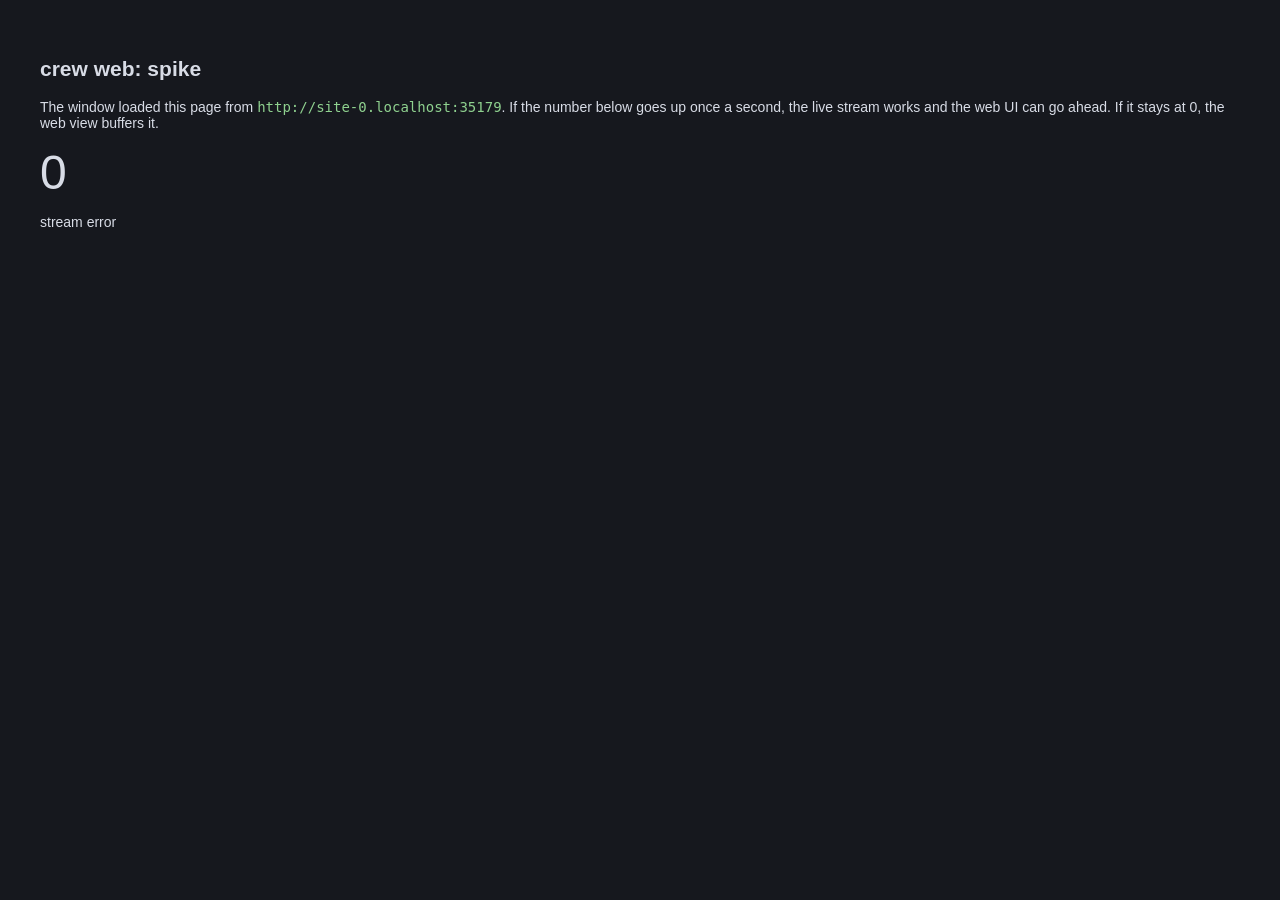
==== internal/web/static/index.html @ c0f9c325 "Web UI: design, crew-feature skill and the local-page spike docs/web-ui.md designs a web UI beside t" ====
<!doctype html>
<meta charset="utf-8">
<title>crew</title>
<style>
  body { background: #16181e; color: #d8dce6; font: 14px -apple-system, sans-serif; padding: 32px; }
  code { color: #8fd18f; }
  #n { font-size: 48px; }
</style>
<h2>crew web: spike</h2>
<p>The window loaded this page from <code id="where"></code>. If the number below goes up once a second,
the live stream works and the web UI can go ahead. If it stays at 0, the web view buffers it.</p>
<div id="n">0</div>
<p id="last">no tick yet</p>
<script>
  where.textContent = location.origin;
  let n = 0;
  const es = new EventSource('/api/events');
  es.onmessage = (e) => { n++; document.getElementById('n').textContent = n; last.textContent = 'last tick ' + e.data; };
  es.onerror = () => { last.textContent = 'stream error'; };
</script>
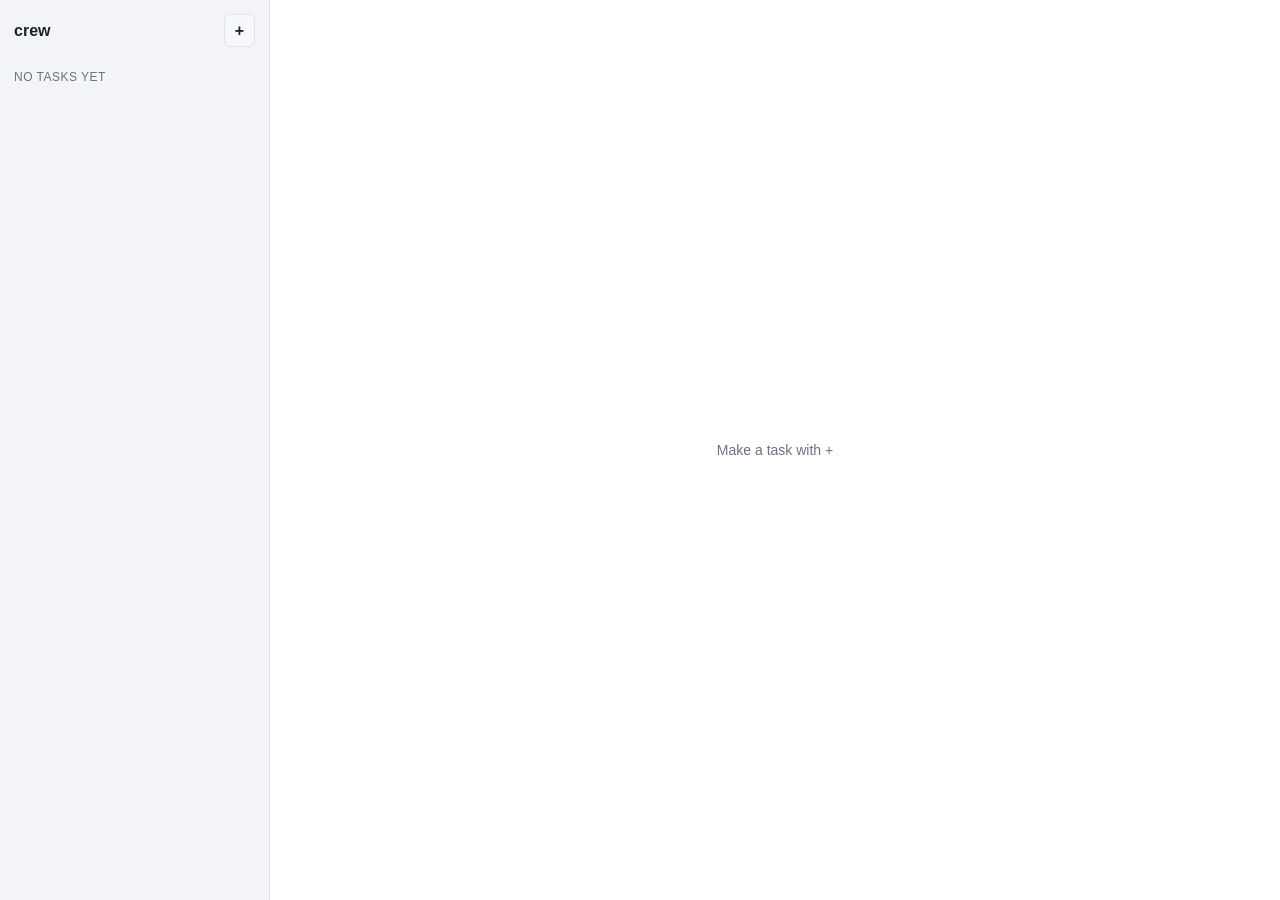
==== commit e0df48ab: "Web UI: core, the API and the TASKS pilot page internal/core runs a task's agent with no screen (sen" ====
--- a/internal/web/static/index.html
+++ b/internal/web/static/index.html
@@ -1,20 +1,7 @@
 <!doctype html>
 <meta charset="utf-8">
+<meta name="viewport" content="width=device-width, initial-scale=1">
 <title>crew</title>
-<style>
-  body { background: #16181e; color: #d8dce6; font: 14px -apple-system, sans-serif; padding: 32px; }
-  code { color: #8fd18f; }
-  #n { font-size: 48px; }
-</style>
-<h2>crew web: spike</h2>
-<p>The window loaded this page from <code id="where"></code>. If the number below goes up once a second,
-the live stream works and the web UI can go ahead. If it stays at 0, the web view buffers it.</p>
-<div id="n">0</div>
-<p id="last">no tick yet</p>
-<script>
-  where.textContent = location.origin;
-  let n = 0;
-  const es = new EventSource('/api/events');
-  es.onmessage = (e) => { n++; document.getElementById('n').textContent = n; last.textContent = 'last tick ' + e.data; };
-  es.onerror = () => { last.textContent = 'stream error'; };
-</script>
+<link rel="stylesheet" href="style.css">
+<div id="app"></div>
+<script type="module" src="app.js"></script>
--- a/internal/web/static/style.css
+++ b/internal/web/static/style.css
@@ -0,0 +1,68 @@
+:root {
+  --bg: #16181e; --side: #101218; --panel: #1c1f27; --line: #2a2e38; --text: #d8dce6; --dim: #8a90a0;
+  --accent: #4f8cff; --warn: #ff6b6b; --ok: #5fc38a;
+  color-scheme: dark;
+}
+@media (prefers-color-scheme: light) {
+  :root { --bg: #fff; --side: #f3f4f7; --panel: #f7f8fa; --line: #dfe2e8; --text: #1d2129; --dim: #6b7280; color-scheme: light; }
+}
+* { box-sizing: border-box; }
+body { margin: 0; background: var(--bg); color: var(--text); font: 14px/1.45 -apple-system, "SF Pro Text", sans-serif; height: 100vh; }
+#app { display: flex; height: 100vh; }
+button { font: inherit; color: inherit; background: var(--panel); border: 1px solid var(--line); border-radius: 6px; padding: 4px 10px; cursor: pointer; }
+button:hover { border-color: var(--accent); }
+button.primary { background: var(--accent); border-color: var(--accent); color: #fff; }
+input, textarea, select { font: inherit; color: inherit; background: var(--bg); border: 1px solid var(--line); border-radius: 6px; padding: 6px 8px; width: 100%; }
+input:focus, textarea:focus, select:focus { outline: 2px solid var(--accent); outline-offset: -1px; }
+
+.side { width: 270px; background: var(--side); border-right: 1px solid var(--line); display: flex; flex-direction: column; flex: none; }
+.side header { display: flex; align-items: center; justify-content: space-between; padding: 14px 14px 10px; font-weight: 700; font-size: 16px; }
+.side .list { overflow: auto; flex: 1; padding-bottom: 12px; }
+.group { padding: 12px 14px 4px; color: var(--dim); font-size: 12px; text-transform: uppercase; letter-spacing: .04em; }
+.row { display: flex; gap: 8px; align-items: center; padding: 5px 14px; cursor: pointer; border-radius: 0; }
+.row:hover { background: var(--panel); }
+.row.on { background: var(--accent); color: #fff; }
+.row .icon { width: 16px; text-align: center; flex: none; }
+.row .title { flex: 1; overflow: hidden; text-overflow: ellipsis; white-space: nowrap; }
+.row.unread .title { font-weight: 700; }
+.dot { width: 8px; height: 8px; border-radius: 50%; background: var(--accent); flex: none; }
+.row.on .dot { background: #fff; }
+.dot.work { animation: pulse 1s infinite; background: var(--ok); }
+@keyframes pulse { 50% { opacity: .25; } }
+
+.main { flex: 1; display: flex; flex-direction: column; min-width: 0; }
+.main header { padding: 12px 20px; border-bottom: 1px solid var(--line); display: flex; align-items: center; gap: 12px; }
+.main header h1 { margin: 0; font-size: 16px; }
+.meta { color: var(--dim); font-size: 12px; flex: 1; }
+.chip { background: var(--panel); border: 1px solid var(--line); border-radius: 10px; padding: 1px 8px; font-size: 12px; }
+.empty { margin: auto; color: var(--dim); }
+.msgs { flex: 1; overflow: auto; padding: 12px 20px; }
+.msg { display: flex; gap: 10px; padding: 2px 0; }
+.msg.first { margin-top: 12px; }
+.avatar { width: 34px; height: 34px; border-radius: 6px; flex: none; display: grid; place-items: center; font-weight: 700; color: #fff; }
+.avatar.you { background: #7c5cff; } .avatar.agent { background: var(--ok); }
+.gutter { width: 34px; flex: none; }
+.body { min-width: 0; flex: 1; }
+.who { font-weight: 700; } .who time { color: var(--dim); font-weight: 400; font-size: 12px; margin-left: 6px; }
+.text { white-space: pre-wrap; overflow-wrap: anywhere; }
+.text.live { opacity: .7; }
+pre { background: var(--panel); border: 1px solid var(--line); border-radius: 6px; padding: 8px 10px; overflow: auto; margin: 6px 0; font: 12px/1.4 "SF Mono", Menlo, monospace; white-space: pre; }
+.error .text { color: var(--warn); }
+details.acts { margin: 4px 0 4px 44px; color: var(--dim); font-size: 12px; }
+details.acts summary { cursor: pointer; }
+details.acts .line { font: 12px/1.4 "SF Mono", Menlo, monospace; white-space: pre-wrap; overflow-wrap: anywhere; padding-left: 12px; }
+details.acts .line.result { opacity: .7; padding-left: 24px; }
+.note { margin: 6px 0 6px 44px; color: var(--dim); font-size: 12px; }
+.compose { padding: 0 20px 16px; }
+.compose form { border: 1px solid var(--line); border-radius: 8px; background: var(--panel); padding: 8px; display: flex; gap: 8px; align-items: flex-end; }
+.compose textarea { border: 0; background: transparent; resize: none; max-height: 200px; }
+.compose textarea:focus { outline: 0; }
+.hint { color: var(--dim); font-size: 12px; padding: 4px 4px 0; }
+
+.scrim { position: fixed; inset: 0; background: #0008; display: grid; place-items: center; }
+.modal { background: var(--bg); border: 1px solid var(--line); border-radius: 10px; padding: 20px; width: 460px; max-width: 92vw; display: grid; gap: 10px; }
+.modal h2 { margin: 0 0 4px; font-size: 16px; }
+.modal label { display: grid; gap: 4px; color: var(--dim); font-size: 12px; }
+.modal .btns { display: flex; justify-content: flex-end; gap: 8px; }
+.err { color: var(--warn); }
+@media (max-width: 700px) { .side { width: 200px; } }
